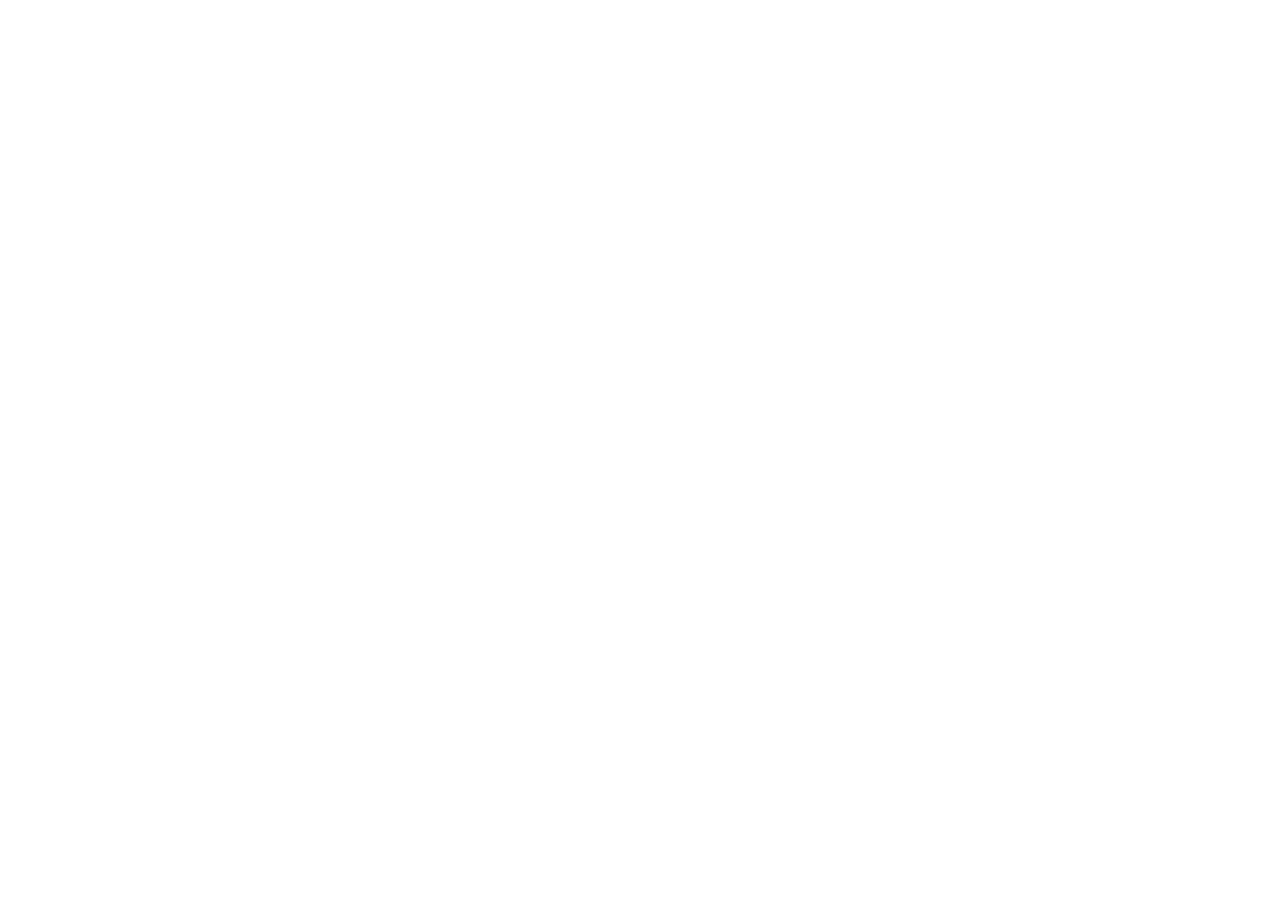
==== hexa.html @ 401fedd5 "com formulário" ====
<!DOCTYPE html>
<html lang="pt-br">
<head>
    <meta charset="UTF-8">
    <meta name="viewport" content="width=device-width, initial-scale=1.0">
    <title>Museu Seleção</title>
    <link rel="shortcut icon" href="img/taça.webp" type="image/x-icon">
</head>

<body>
    
</body>
</html>
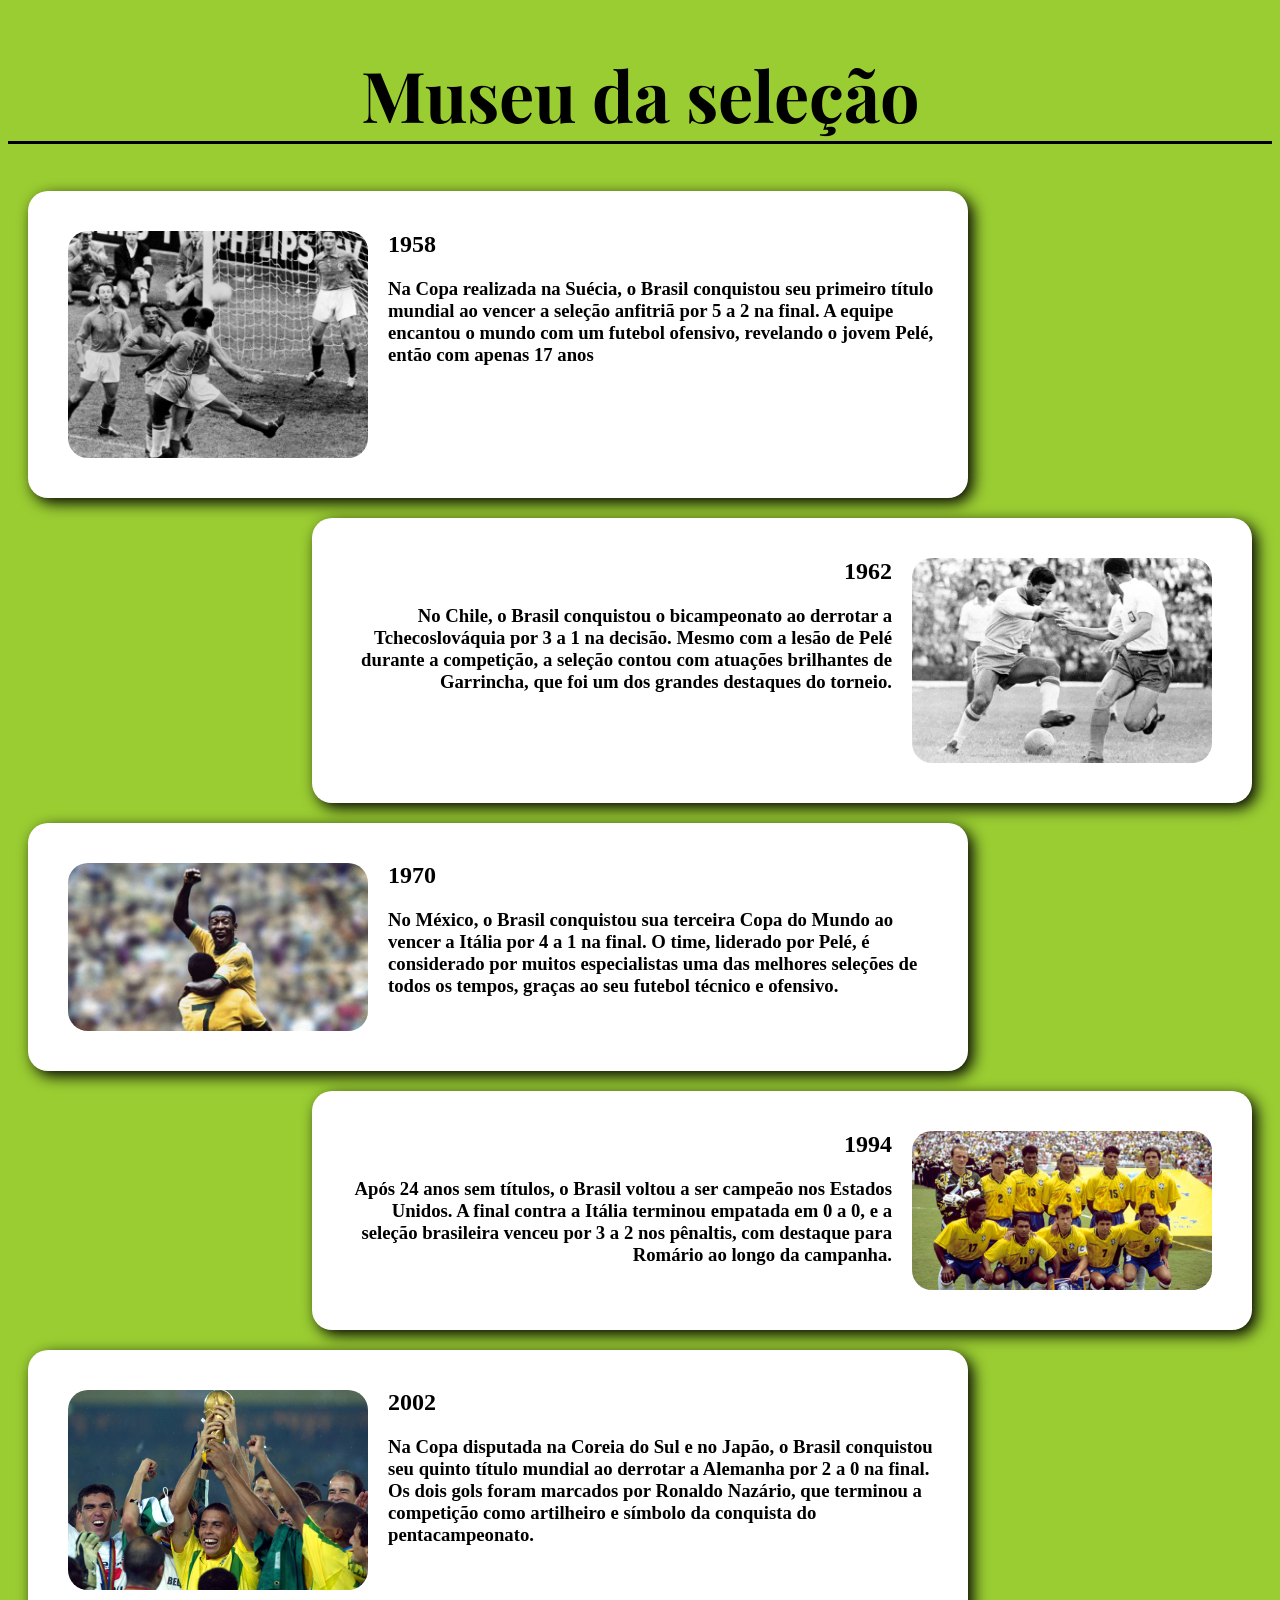
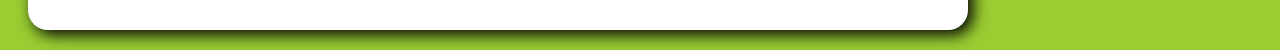
==== commit b9ba21a3: "primeiro commit hexa" ====
--- a/hexa.html
+++ b/hexa.html
@@ -4,10 +4,78 @@
     <meta charset="UTF-8">
     <meta name="viewport" content="width=device-width, initial-scale=1.0">
     <title>Museu Seleção</title>
+    <link rel="stylesheet" href="css/hexa.css">
     <link rel="shortcut icon" href="img/taça.webp" type="image/x-icon">
 </head>
 
+<header>
+    <h1>Museu da seleção</h1>
+</header>
+
 <body>
-    
+    <div class="quadro">
+        <img src="img/copa 58.webp" alt="copa58">
+
+        <div class="textinho">
+            <h2>
+                1958
+            </h2>
+            <h3>
+                Na Copa realizada na Suécia, o Brasil conquistou seu primeiro título mundial ao vencer a seleção anfitriã por 5 a 2 na final. A equipe encantou o mundo com um futebol ofensivo, revelando o jovem Pelé, então com apenas 17 anos
+            </h3>
+        </div>
+    </div>
+
+    <div class="quadro-invertido">
+        <img src="img/copa 62.webp" alt="copa62">
+
+        <div class="textinho">
+            <h2>
+                1962
+            </h2>
+            <h3>
+                No Chile, o Brasil conquistou o bicampeonato ao derrotar a Tchecoslováquia por 3 a 1 na decisão. Mesmo com a lesão de Pelé durante a competição, a seleção contou com atuações brilhantes de Garrincha, que foi um dos grandes destaques do torneio.
+            </h3>
+        </div>
+    </div>
+
+    <div class="quadro">
+        <img src="img/copa 70.jpg" alt="copa70">
+
+        <div class="textinho">
+            <h2>
+                1970
+            </h2>
+            <h3>
+                No México, o Brasil conquistou sua terceira Copa do Mundo ao vencer a Itália por 4 a 1 na final. O time, liderado por Pelé, é considerado por muitos especialistas uma das melhores seleções de todos os tempos, graças ao seu futebol técnico e ofensivo.
+            </h3>
+        </div>
+    </div>
+
+    <div class="quadro-invertido">
+        <img src="img/copa 94.jpg" alt="copa94">
+
+        <div class="textinho">
+            <h2>
+                1994
+            </h2>
+            <h3>
+                Após 24 anos sem títulos, o Brasil voltou a ser campeão nos Estados Unidos. A final contra a Itália terminou empatada em 0 a 0, e a seleção brasileira venceu por 3 a 2 nos pênaltis, com destaque para Romário ao longo da campanha.
+            </h3>
+        </div>
+    </div>
+
+    <div class="quadro">
+        <img src="img/copa 2002.jpg" alt="copa2002">
+
+        <div class="textinho">
+            <h2>
+                2002
+            </h2>
+            <h3>
+                Na Copa disputada na Coreia do Sul e no Japão, o Brasil conquistou seu quinto título mundial ao derrotar a Alemanha por 2 a 0 na final. Os dois gols foram marcados por Ronaldo Nazário, que terminou a competição como artilheiro e símbolo da conquista do pentacampeonato.
+            </h3>
+        </div>
+    </div>
 </body>
 </html>
--- a/css/hexa.css
+++ b/css/hexa.css
@@ -0,0 +1,87 @@
+@import url('https://fonts.googleapis.com/css2?family=Playfair+Display:ital,wght@0,400..900;1,400..900&display=swap');
+
+body{
+    background-color: yellowgreen;
+}
+
+.quadro{
+    background-color: rgb(255, 255, 255);
+    display: flex;
+    border-radius: 20px;
+    margin: 20px;
+    padding: 20px;
+    box-shadow: 5px 5px 15px 0px;
+    width: 100%;
+    max-width: 900px;
+}
+
+.quadro img{
+    width: 300px;
+    height: auto;
+    padding: 20px;
+    border-radius: 40px;
+}
+
+h1{
+    text-align: center;
+    font-family: "Playfair Display", serif;
+    font-optical-sizing: auto;
+    font-weight: weight;
+    font-style: normal;
+    font-size: 70px;
+    border-bottom: solid;
+}
+
+.quadro-invertido{
+    background-color: rgb(255, 255, 255);
+    display: flex;
+    border-radius: 20px;
+    margin: 20px;
+    padding: 20px;
+    box-shadow: 5px 5px 15px 0px;
+    flex-direction: row-reverse;
+    text-align: right;
+    width: auto;
+    justify-content: right;
+    width: 100%;
+    max-width: 900px;
+    margin-left: auto;
+}
+
+.quadro-invertido img{
+    width: 300px;
+    height: auto;
+    padding: 20px;
+    border-radius: 40px;
+}
+
+.quadro:hover {
+    transform: translateY(-5px);
+    box-shadow: 0 10px 20px rgba(0, 0, 0, 0.15);
+    background-color: rgb(255, 255, 255);
+    display: flex;
+    border-radius: 20px;
+    margin: 20px;
+    padding: 20px;
+    box-shadow: 5px 5px 15px 0px;
+    width: 100%;
+    max-width: 900px;
+}
+
+.quadro-invertido:hover {
+  transform: translateY(-5px);
+  box-shadow: 0 10px 20px rgba(0, 0, 0, 0.15);
+  background-color: rgb(255, 255, 255);
+    display: flex;
+    border-radius: 20px;
+    margin: 20px;
+    padding: 20px;
+    box-shadow: 5px 5px 15px 0px;
+    flex-direction: row-reverse;
+    text-align: right;
+    width: auto;
+    justify-content: right;
+    width: 100%;
+    max-width: 900px;
+    margin-left: auto;
+}
